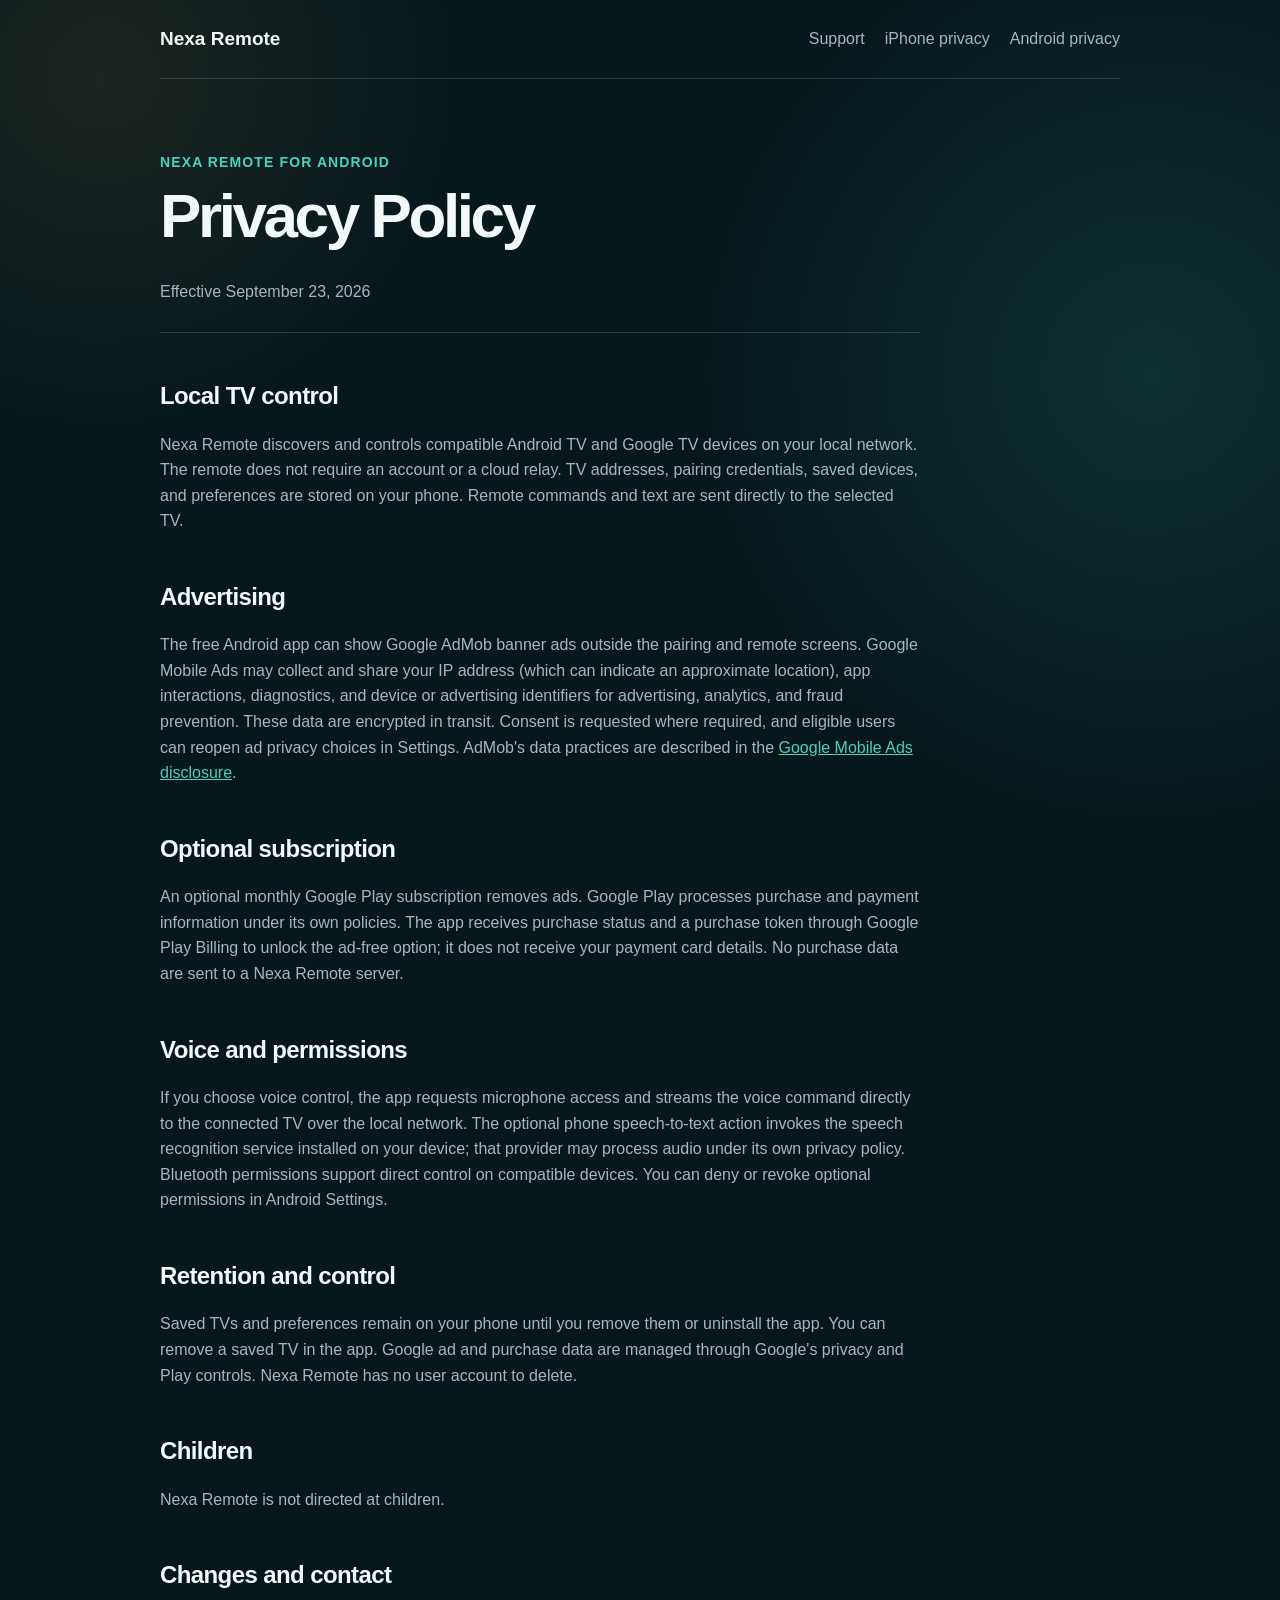
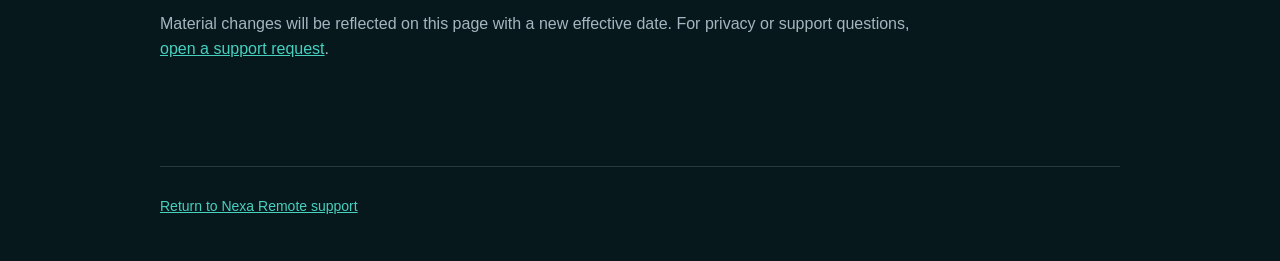
==== privacy-android.html @ e66eabd9 "Add Android privacy policy for Play Store" ====
<!doctype html>
<html lang="en">
<head>
  <meta charset="utf-8">
  <meta name="viewport" content="width=device-width, initial-scale=1">
  <meta name="description" content="Android privacy policy for Nexa Remote.">
  <title>Android Privacy Policy - Nexa Remote</title>
  <link rel="stylesheet" href="styles.css">
</head>
<body>
  <div class="wrap">
    <header>
      <a class="brand" href="./">Nexa Remote</a>
      <nav aria-label="Primary"><a href="./">Support</a><a href="privacy.html">iPhone privacy</a><a href="privacy-android.html">Android privacy</a></nav>
    </header>
    <main class="document">
      <div class="eyebrow">Nexa Remote for Android</div>
      <h1>Privacy Policy</h1>
      <p class="meta">Effective September 23, 2026</p>

      <h2>Local TV control</h2>
      <p>Nexa Remote discovers and controls compatible Android TV and Google TV devices on your local network. The remote does not require an account or a cloud relay. TV addresses, pairing credentials, saved devices, and preferences are stored on your phone. Remote commands and text are sent directly to the selected TV.</p>

      <h2>Advertising</h2>
      <p>The free Android app can show Google AdMob banner ads outside the pairing and remote screens. Google Mobile Ads may collect and share your IP address (which can indicate an approximate location), app interactions, diagnostics, and device or advertising identifiers for advertising, analytics, and fraud prevention. These data are encrypted in transit. Consent is requested where required, and eligible users can reopen ad privacy choices in Settings. AdMob's data practices are described in the <a href="https://developers.google.com/admob/android/privacy/play-data-disclosure">Google Mobile Ads disclosure</a>.</p>

      <h2>Optional subscription</h2>
      <p>An optional monthly Google Play subscription removes ads. Google Play processes purchase and payment information under its own policies. The app receives purchase status and a purchase token through Google Play Billing to unlock the ad-free option; it does not receive your payment card details. No purchase data are sent to a Nexa Remote server.</p>

      <h2>Voice and permissions</h2>
      <p>If you choose voice control, the app requests microphone access and streams the voice command directly to the connected TV over the local network. The optional phone speech-to-text action invokes the speech recognition service installed on your device; that provider may process audio under its own privacy policy. Bluetooth permissions support direct control on compatible devices. You can deny or revoke optional permissions in Android Settings.</p>

      <h2>Retention and control</h2>
      <p>Saved TVs and preferences remain on your phone until you remove them or uninstall the app. You can remove a saved TV in the app. Google ad and purchase data are managed through Google's privacy and Play controls. Nexa Remote has no user account to delete.</p>

      <h2>Children</h2>
      <p>Nexa Remote is not directed at children.</p>

      <h2>Changes and contact</h2>
      <p>Material changes will be reflected on this page with a new effective date. For privacy or support questions, <a href="https://github.com/dorlanpabon/nexa-remote-support/issues/new">open a support request</a>.</p>
    </main>
    <footer><a href="./">Return to Nexa Remote support</a></footer>
  </div>
</body>
</html>
---- styles.css ----
:root {
  color-scheme: dark;
  --bg: #07181d;
  --surface: #102a38;
  --text: #f3f8f9;
  --muted: #a4b6bf;
  --accent: #47d1bf;
  --line: rgba(164, 208, 222, 0.18);
}

* { box-sizing: border-box; }

body {
  margin: 0;
  background:
    radial-gradient(circle at 90% 20%, rgba(71, 209, 191, 0.12), transparent 28rem),
    radial-gradient(circle at 8% 4%, rgba(232, 166, 63, 0.09), transparent 22rem),
    var(--bg);
  color: var(--text);
  font: 16px/1.6 ui-sans-serif, -apple-system, BlinkMacSystemFont, "Segoe UI", sans-serif;
}

a { color: var(--accent); }

.wrap { width: min(100% - 32px, 960px); margin: 0 auto; }

header {
  display: flex;
  align-items: center;
  justify-content: space-between;
  gap: 24px;
  padding: 24px 0;
  border-bottom: 1px solid var(--line);
}

.brand { color: var(--text); font-size: 19px; font-weight: 800; text-decoration: none; }
nav { display: flex; gap: 20px; }
nav a { color: var(--muted); text-decoration: none; }

main { padding: 72px 0 88px; }
.hero { max-width: 760px; }
.eyebrow { color: var(--accent); font-size: 14px; font-weight: 800; letter-spacing: 0.08em; text-transform: uppercase; }
h1 { margin: 12px 0 18px; font-size: clamp(44px, 8vw, 76px); line-height: 0.98; letter-spacing: -0.055em; }
h2 { margin: 0 0 10px; font-size: 24px; letter-spacing: -0.025em; }
p { color: var(--muted); }
.lead { max-width: 680px; font-size: 20px; }

.actions { display: flex; flex-wrap: wrap; gap: 12px; margin-top: 28px; }
.button {
  display: inline-flex;
  min-height: 48px;
  padding: 0 20px;
  align-items: center;
  border-radius: 24px;
  background: var(--accent);
  color: #062026;
  font-weight: 800;
  text-decoration: none;
}
.button.secondary { border: 1px solid var(--line); background: var(--surface); color: var(--text); }

.grid { display: grid; grid-template-columns: repeat(3, 1fr); gap: 18px; margin-top: 64px; }
.item { padding-top: 18px; border-top: 1px solid var(--line); }
.item p { margin-bottom: 0; }

.document { max-width: 760px; }
.document h1 { font-size: clamp(40px, 7vw, 62px); }
.document h2 { margin-top: 44px; }
.document ul { color: var(--muted); padding-left: 22px; }
.meta { padding: 14px 0 28px; border-bottom: 1px solid var(--line); }

footer { padding: 28px 0 44px; border-top: 1px solid var(--line); color: var(--muted); font-size: 14px; }

@media (max-width: 700px) {
  header { align-items: flex-start; }
  nav { flex-direction: column; gap: 6px; text-align: right; }
  main { padding-top: 48px; }
  .grid { grid-template-columns: 1fr; }
}
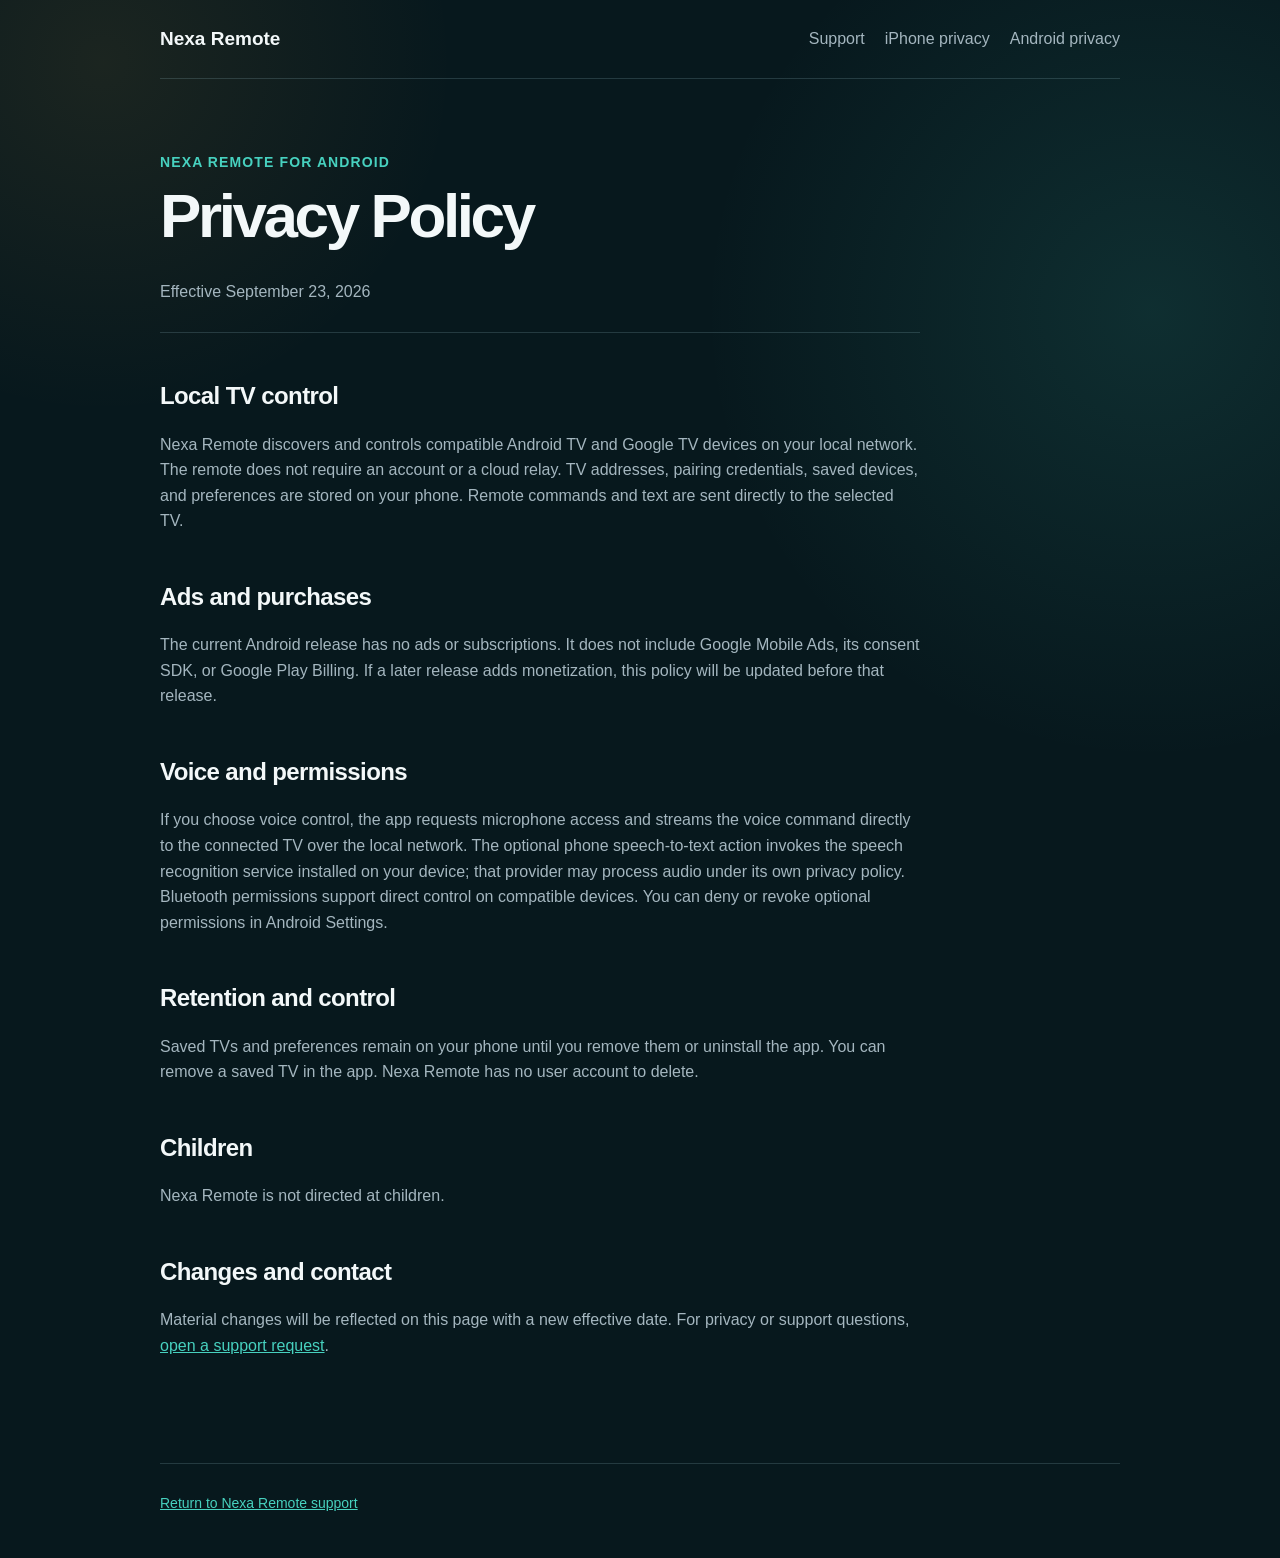
==== commit 6b661aa6: "Align Android privacy policy with ad-free release" ====
--- a/privacy-android.html
+++ b/privacy-android.html
@@ -21,17 +21,14 @@
       <h2>Local TV control</h2>
       <p>Nexa Remote discovers and controls compatible Android TV and Google TV devices on your local network. The remote does not require an account or a cloud relay. TV addresses, pairing credentials, saved devices, and preferences are stored on your phone. Remote commands and text are sent directly to the selected TV.</p>
 
-      <h2>Advertising</h2>
-      <p>The free Android app can show Google AdMob banner ads outside the pairing and remote screens. Google Mobile Ads may collect and share your IP address (which can indicate an approximate location), app interactions, diagnostics, and device or advertising identifiers for advertising, analytics, and fraud prevention. These data are encrypted in transit. Consent is requested where required, and eligible users can reopen ad privacy choices in Settings. AdMob's data practices are described in the <a href="https://developers.google.com/admob/android/privacy/play-data-disclosure">Google Mobile Ads disclosure</a>.</p>
-
-      <h2>Optional subscription</h2>
-      <p>An optional monthly Google Play subscription removes ads. Google Play processes purchase and payment information under its own policies. The app receives purchase status and a purchase token through Google Play Billing to unlock the ad-free option; it does not receive your payment card details. No purchase data are sent to a Nexa Remote server.</p>
+      <h2>Ads and purchases</h2>
+      <p>The current Android release has no ads or subscriptions. It does not include Google Mobile Ads, its consent SDK, or Google Play Billing. If a later release adds monetization, this policy will be updated before that release.</p>
 
       <h2>Voice and permissions</h2>
       <p>If you choose voice control, the app requests microphone access and streams the voice command directly to the connected TV over the local network. The optional phone speech-to-text action invokes the speech recognition service installed on your device; that provider may process audio under its own privacy policy. Bluetooth permissions support direct control on compatible devices. You can deny or revoke optional permissions in Android Settings.</p>
 
       <h2>Retention and control</h2>
-      <p>Saved TVs and preferences remain on your phone until you remove them or uninstall the app. You can remove a saved TV in the app. Google ad and purchase data are managed through Google's privacy and Play controls. Nexa Remote has no user account to delete.</p>
+      <p>Saved TVs and preferences remain on your phone until you remove them or uninstall the app. You can remove a saved TV in the app. Nexa Remote has no user account to delete.</p>
 
       <h2>Children</h2>
       <p>Nexa Remote is not directed at children.</p>
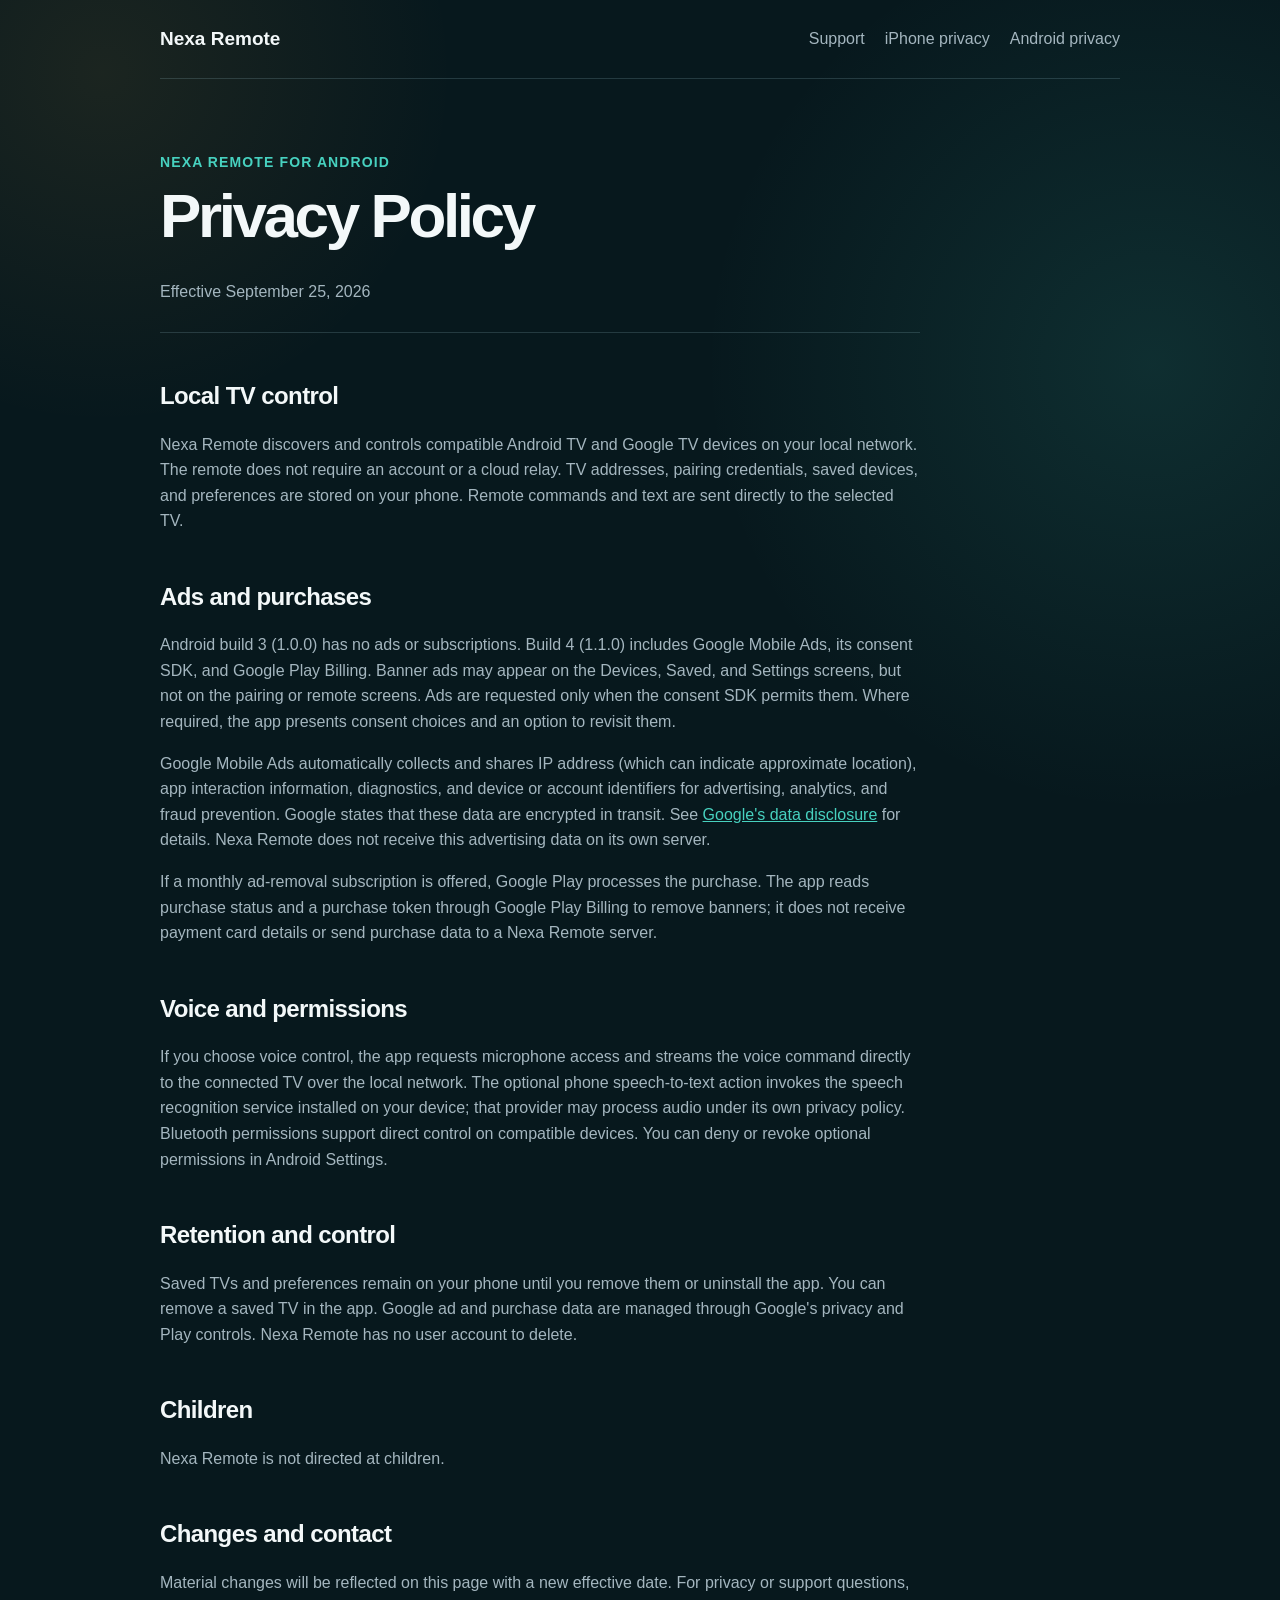
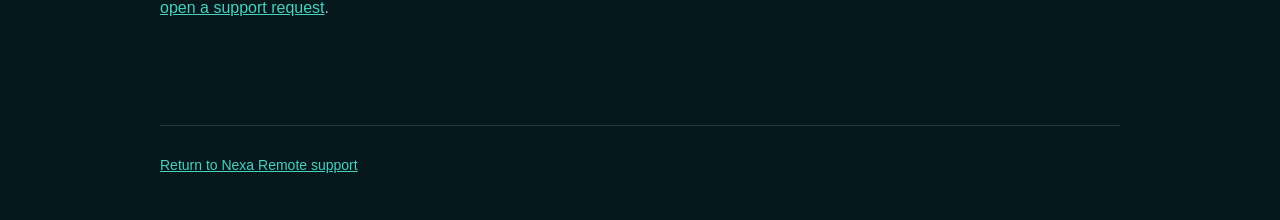
==== commit f6764a72: "Disclose Android AdMob data handling for build 4" ====
--- a/privacy-android.html
+++ b/privacy-android.html
@@ -16,19 +16,21 @@
     <main class="document">
       <div class="eyebrow">Nexa Remote for Android</div>
       <h1>Privacy Policy</h1>
-      <p class="meta">Effective September 23, 2026</p>
+      <p class="meta">Effective September 25, 2026</p>
 
       <h2>Local TV control</h2>
       <p>Nexa Remote discovers and controls compatible Android TV and Google TV devices on your local network. The remote does not require an account or a cloud relay. TV addresses, pairing credentials, saved devices, and preferences are stored on your phone. Remote commands and text are sent directly to the selected TV.</p>
 
       <h2>Ads and purchases</h2>
-      <p>The current Android release has no ads or subscriptions. It does not include Google Mobile Ads, its consent SDK, or Google Play Billing. If a later release adds monetization, this policy will be updated before that release.</p>
+      <p>Android build 3 (1.0.0) has no ads or subscriptions. Build 4 (1.1.0) includes Google Mobile Ads, its consent SDK, and Google Play Billing. Banner ads may appear on the Devices, Saved, and Settings screens, but not on the pairing or remote screens. Ads are requested only when the consent SDK permits them. Where required, the app presents consent choices and an option to revisit them.</p>
+      <p>Google Mobile Ads automatically collects and shares IP address (which can indicate approximate location), app interaction information, diagnostics, and device or account identifiers for advertising, analytics, and fraud prevention. Google states that these data are encrypted in transit. See <a href="https://developers.google.com/admob/android/privacy/play-data-disclosure">Google's data disclosure</a> for details. Nexa Remote does not receive this advertising data on its own server.</p>
+      <p>If a monthly ad-removal subscription is offered, Google Play processes the purchase. The app reads purchase status and a purchase token through Google Play Billing to remove banners; it does not receive payment card details or send purchase data to a Nexa Remote server.</p>
 
       <h2>Voice and permissions</h2>
       <p>If you choose voice control, the app requests microphone access and streams the voice command directly to the connected TV over the local network. The optional phone speech-to-text action invokes the speech recognition service installed on your device; that provider may process audio under its own privacy policy. Bluetooth permissions support direct control on compatible devices. You can deny or revoke optional permissions in Android Settings.</p>
 
       <h2>Retention and control</h2>
-      <p>Saved TVs and preferences remain on your phone until you remove them or uninstall the app. You can remove a saved TV in the app. Nexa Remote has no user account to delete.</p>
+      <p>Saved TVs and preferences remain on your phone until you remove them or uninstall the app. You can remove a saved TV in the app. Google ad and purchase data are managed through Google's privacy and Play controls. Nexa Remote has no user account to delete.</p>
 
       <h2>Children</h2>
       <p>Nexa Remote is not directed at children.</p>
